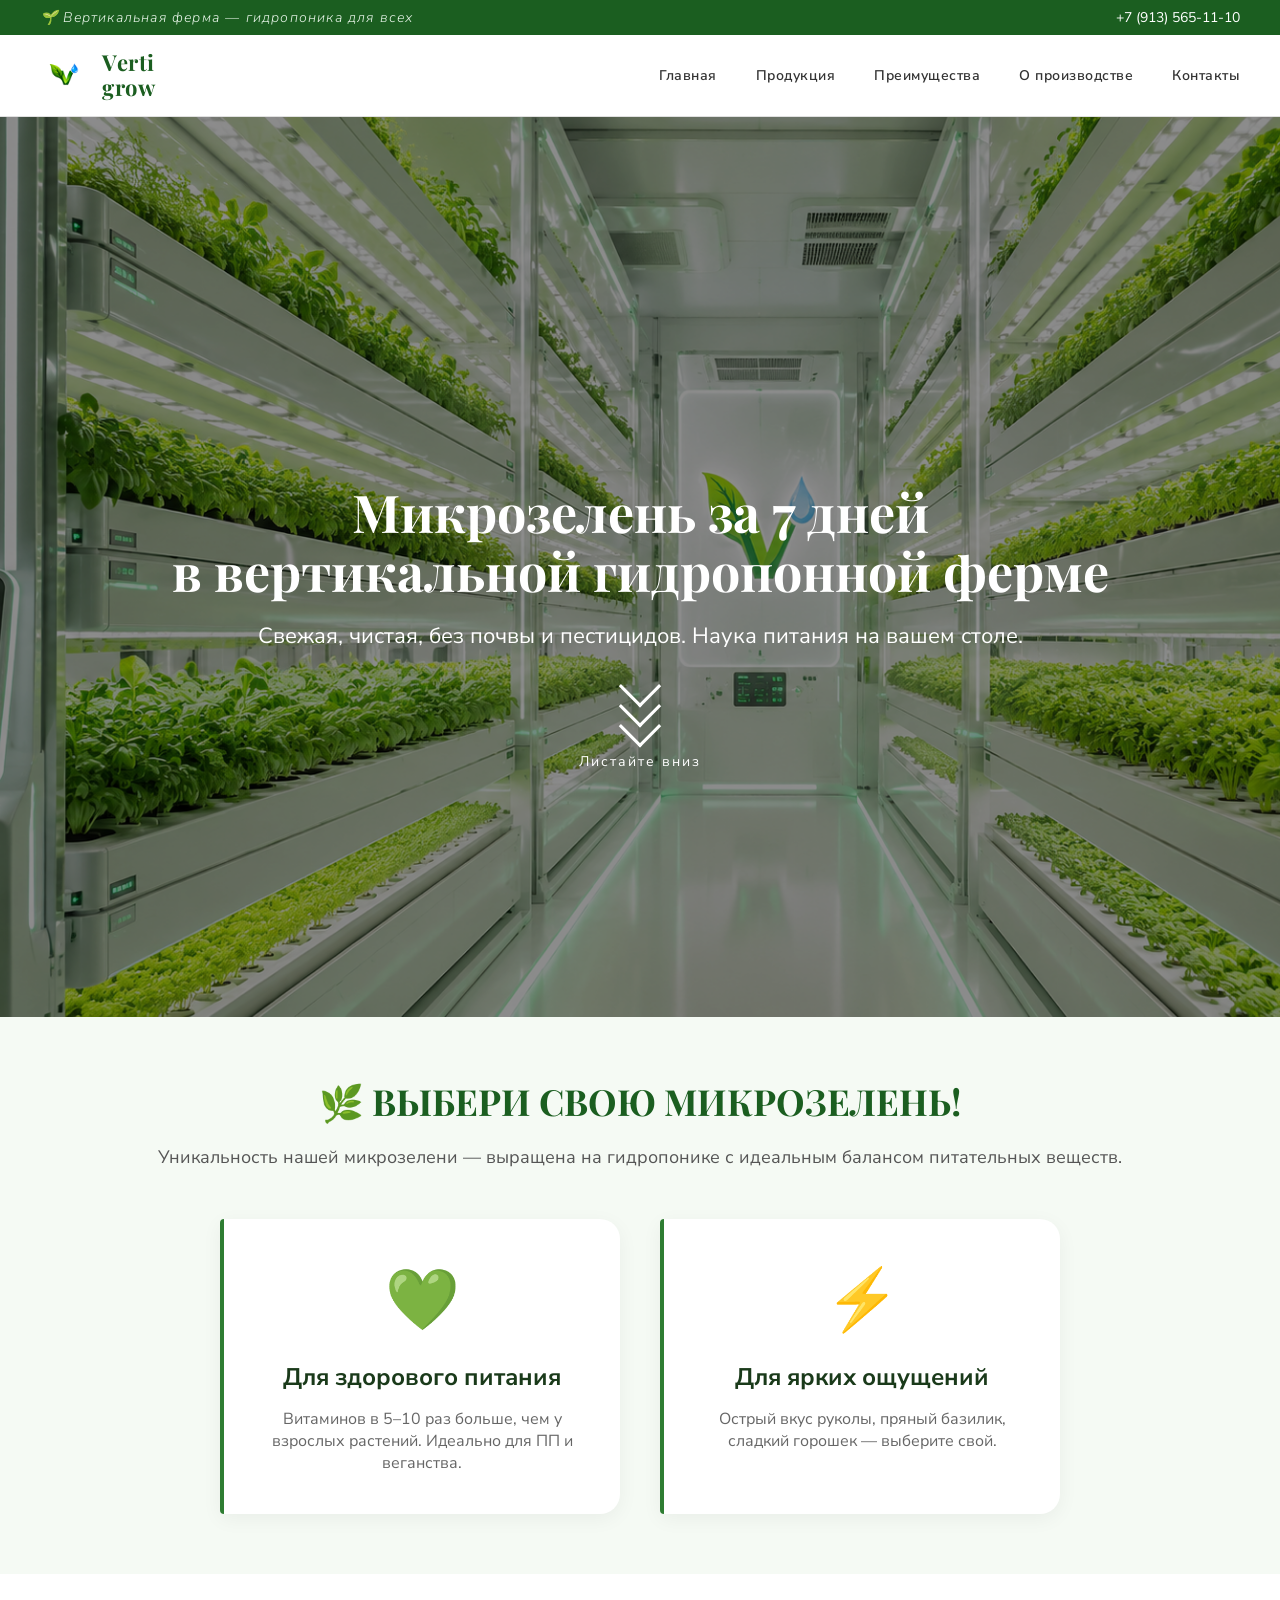
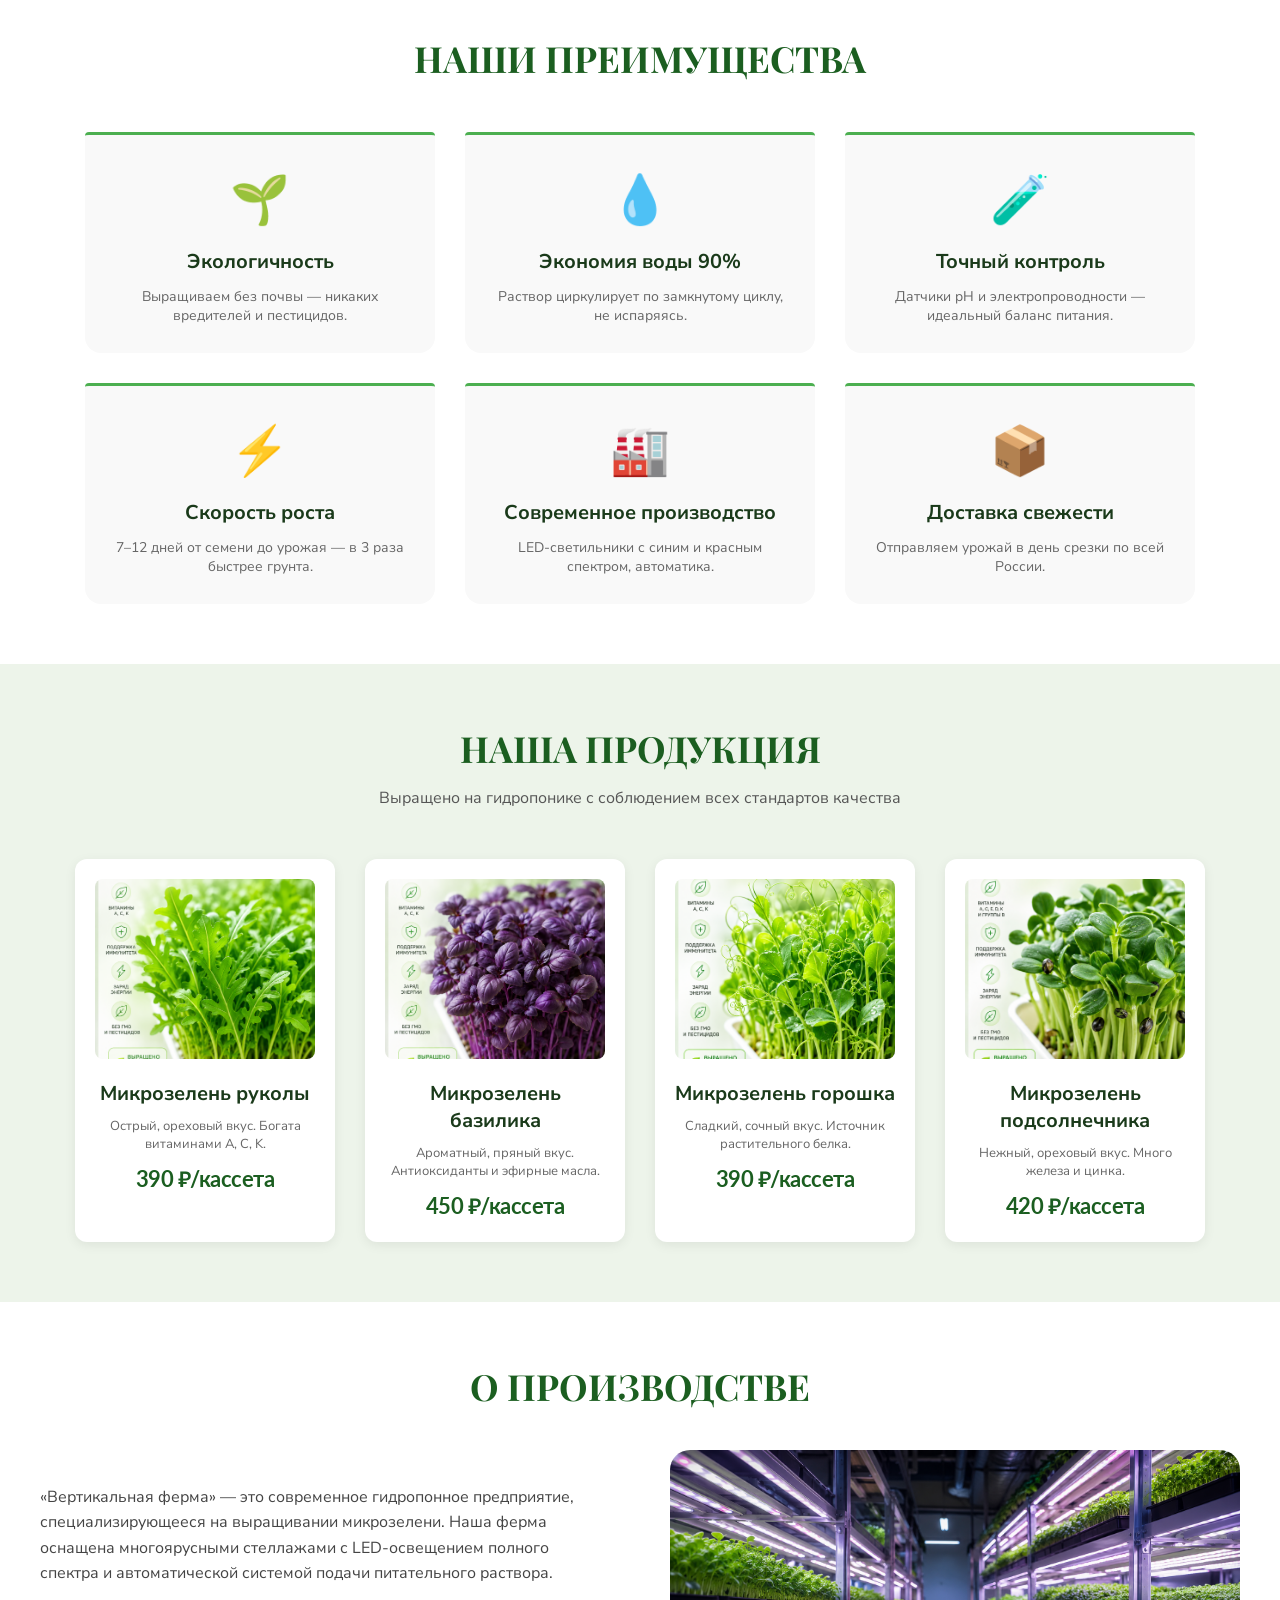
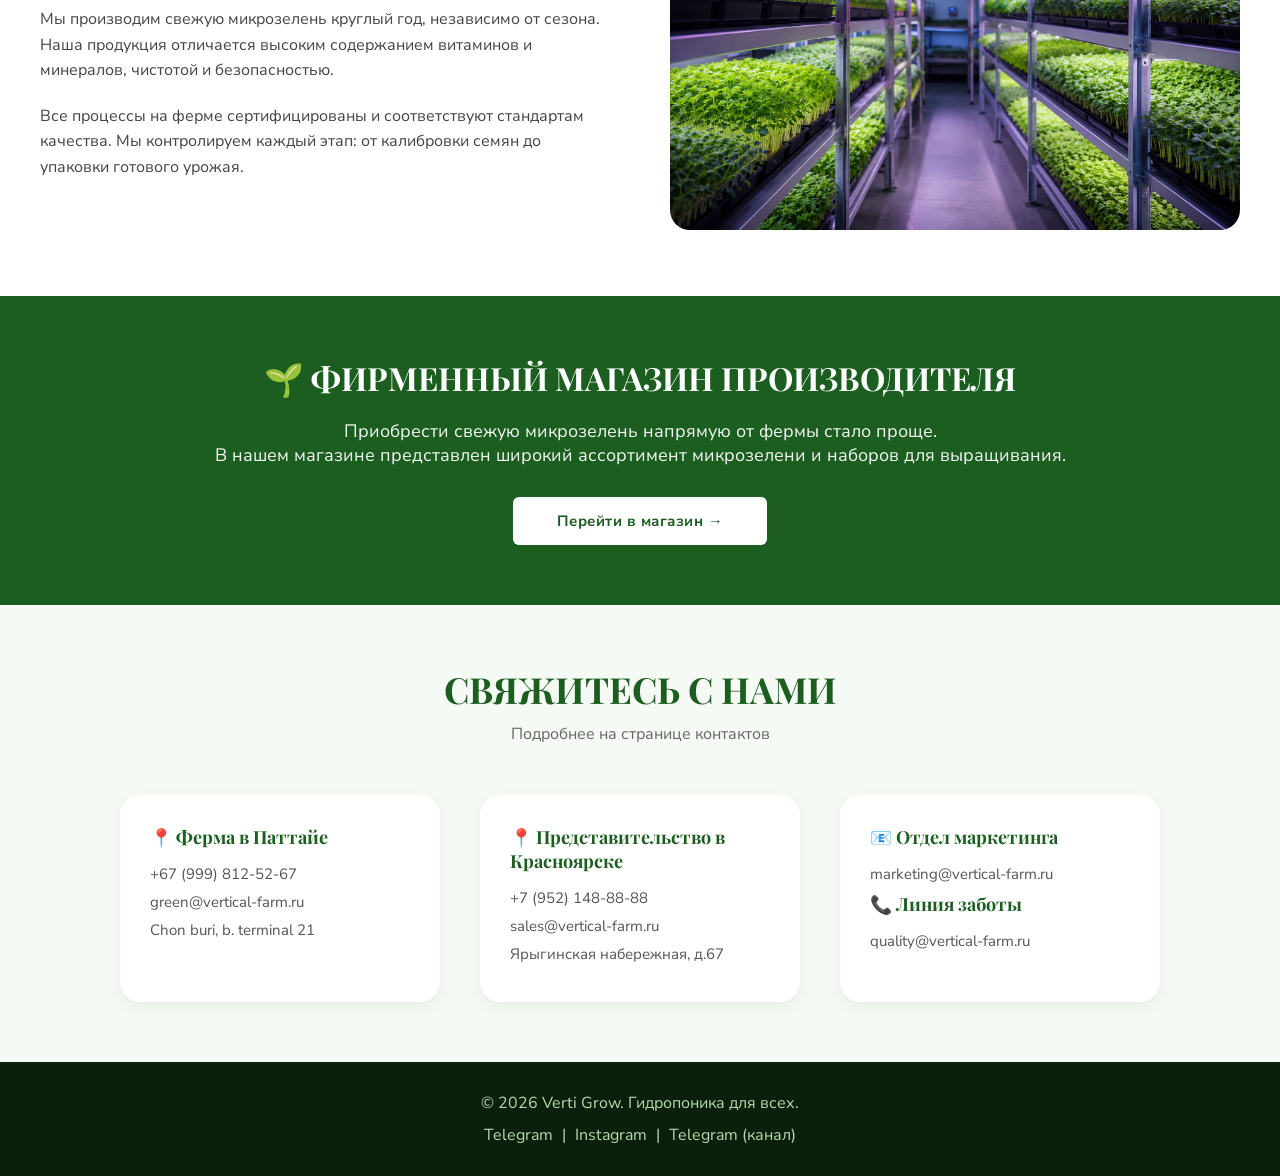
==== hydrofarm2/index.html @ b33966f1 "Add files via upload" ====
<!DOCTYPE html>
<html lang="ru">
<head>
    <meta charset="UTF-8">
    <title>Verti grow | Главная</title>
    <link rel="preconnect" href="https://fonts.googleapis.com">
    <link rel="preconnect" href="https://fonts.gstatic.com" crossorigin>
    <link href="https://fonts.googleapis.com/css2?family=Nunito+Sans:ital,opsz,wght@0,6..12,300;0,6..12,400;0,6..12,600;0,6..12,700;1,6..12,300&family=Playfair+Display:wght@600;700&family=Lato:wght@400;700&display=swap" rel="stylesheet">
    <link rel="stylesheet" href="style.css">
</head>
<body>

<!-- ВЕРХНЯЯ ПЛАНКА -->
<div id="topBar">
    <div id="topBarContainer">
        <span id="topBarText">🌱 Вертикальная ферма — гидропоника для всех</span>
        <span id="topBarPhone">+7 (913) 565-11-10</span>
    </div>
</div>

<!-- ШАПКА С ЛОГОТИПОМ И МЕНЮ -->
<div id="header">
    <div id="headerContainer">
        <div id="logo">
            <a href="index.html">
                <img src="images/logo.png" alt="Логотип">
                <span>Verti<br>grow</span>
            </a>
        </div>
        <div id="nav">
            <a href="index.html">Главная</a>
            <a href="products.html">Продукция</a>
            <a href="advantages.html">Преимущества</a>
            <a href="about.html">О производстве</a>
            <a href="contacts.html">Контакты</a>
        </div>
    </div>
</div>

<!-- HERO-БЛОК -->
<div id="hero">
    <div id="heroOverlay"></div>
    <div id="heroContent">
        <h1>Микрозелень за 7 дней<br>в вертикальной гидропонной ферме</h1>
        <p>Свежая, чистая, без почвы и пестицидов. Наука питания на вашем столе.</p>
        <div id="scrollDown">
            <a href="#choose" id="scrollLink">
                <span></span>
                <span></span>
                <span></span>
            </a>
            <p>Листайте вниз</p>
        </div>
    </div>
</div>

<!-- БЛОК "ВЫБЕРИ СВОЙ" -->
<div id="choose">
    <div id="chooseContainer">
        <h2>🌿 ВЫБЕРИ СВОЮ МИКРОЗЕЛЕНЬ!</h2>
        <p>Уникальность нашей микрозелени — выращена на гидропонике с идеальным балансом питательных веществ.</p>
        <div id="chooseOptions">
            <div class="chooseCard">
                <div class="chooseIcon">💚</div>
                <h3>Для здорового питания</h3>
                <p>Витаминов в 5–10 раз больше, чем у взрослых растений. Идеально для ПП и веганства.</p>
            </div>
            <div class="chooseCard">
                <div class="chooseIcon">⚡</div>
                <h3>Для ярких ощущений</h3>
                <p>Острый вкус руколы, пряный базилик, сладкий горошек — выберите свой.</p>
            </div>
        </div>
    </div>
</div>

<!-- БЛОК "НАШИ ПРЕИМУЩЕСТВА" -->
<div id="advantages">
    <div id="advantagesContainer">
        <h2>НАШИ ПРЕИМУЩЕСТВА</h2>
        <div id="advantagesGrid">
            <div class="advantageItem reveal reveal-delay-1">
                <div class="advIcon">🌱</div>
                <h3>Экологичность</h3>
                <p>Выращиваем без почвы — никаких вредителей и пестицидов.</p>
            </div>
            <div class="advantageItem reveal reveal-delay-2">
                <div class="advIcon">💧</div>
                <h3>Экономия воды 90%</h3>
                <p>Раствор циркулирует по замкнутому циклу, не испаряясь.</p>
            </div>
            <div class="advantageItem reveal reveal-delay-3">
                <div class="advIcon">🧪</div>
                <h3>Точный контроль</h3>
                <p>Датчики pH и электропроводности — идеальный баланс питания.</p>
            </div>
            <div class="advantageItem reveal reveal-delay-4">
                <div class="advIcon">⚡</div>
                <h3>Скорость роста</h3>
                <p>7–12 дней от семени до урожая — в 3 раза быстрее грунта.</p>
            </div>
            <div class="advantageItem reveal reveal-delay-5">
                <div class="advIcon">🏭</div>
                <h3>Современное производство</h3>
                <p>LED-светильники с синим и красным спектром, автоматика.</p>
            </div>
            <div class="advantageItem reveal reveal-delay-6">
                <div class="advIcon">📦</div>
                <h3>Доставка свежести</h3>
                <p>Отправляем урожай в день срезки по всей России.</p>
            </div>
        </div>
    </div>
</div>

<!-- БЛОК "НАША ПРОДУКЦИЯ" -->
<div id="production">
    <div id="productionContainer">
        <h2>НАША ПРОДУКЦИЯ</h2>
        <p id="productionDesc">Выращено на гидропонике с соблюдением всех стандартов качества</p>
        <div id="productionGrid">
            <div class="productCard reveal reveal-delay-1">
                <img src="images/product1.jpg" alt="Микрозелень рукола">
                <h3>Микрозелень руколы</h3>
                <p>Острый, ореховый вкус. Богата витаминами A, C, K.</p>
                <span class="price">390 ₽/кассета</span>
            </div>
            <div class="productCard reveal reveal-delay-2">
                <img src="images/product2.jpg" alt="Микрозелень базилик">
                <h3>Микрозелень базилика</h3>
                <p>Ароматный, пряный вкус. Антиоксиданты и эфирные масла.</p>
                <span class="price">450 ₽/кассета</span>
            </div>
            <div class="productCard reveal reveal-delay-3">
                <img src="images/product3.jpg" alt="Микрозелень горошек">
                <h3>Микрозелень горошка</h3>
                <p>Сладкий, сочный вкус. Источник растительного белка.</p>
                <span class="price">390 ₽/кассета</span>
            </div>
            <div class="productCard reveal reveal-delay-4">
                <img src="images/product4.jpg" alt="Микрозелень подсолнечник">
                <h3>Микрозелень подсолнечника</h3>
                <p>Нежный, ореховый вкус. Много железа и цинка.</p>
                <span class="price">420 ₽/кассета</span>
            </div>
        </div>
    </div>
</div>

<!-- БЛОК "О ПРОИЗВОДСТВЕ" -->
<div id="about">
    <div id="aboutContainer">
        <h2>О ПРОИЗВОДСТВЕ</h2>
        <div id="aboutContent">
            <div id="aboutText" class="reveal-left">
                <p>«Вертикальная ферма» — это современное гидропонное предприятие, специализирующееся на выращивании микрозелени. Наша ферма оснащена многоярусными стеллажами с LED-освещением полного спектра и автоматической системой подачи питательного раствора.</p>
                <p>Мы производим свежую микрозелень круглый год, независимо от сезона. Наша продукция отличается высоким содержанием витаминов и минералов, чистотой и безопасностью.</p>
                <p>Все процессы на ферме сертифицированы и соответствуют стандартам качества. Мы контролируем каждый этап: от калибровки семян до упаковки готового урожая.</p>
            </div>
            <div id="aboutImage" class="reveal-right">
                <img src="images/farm1.jpg" alt="Вертикальная ферма">
            </div>
        </div>
    </div>
</div>

<!-- БЛОК "ФИРМЕННЫЙ МАГАЗИН" -->
<div id="store">
    <div id="storeContainer">
        <h2>🌱 ФИРМЕННЫЙ МАГАЗИН ПРОИЗВОДИТЕЛЯ</h2>
        <p>Приобрести свежую микрозелень напрямую от фермы стало проще.<br>В нашем магазине представлен широкий ассортимент микрозелени и наборов для выращивания.</p>
        <a href="products.html">Перейти в магазин →</a>
    </div>
</div>

<!-- БЛОК КОНТАКТОВ -->
<div id="contacts">
    <div id="contactsContainer">
        <h2>СВЯЖИТЕСЬ С НАМИ</h2>
        <p>Подробнее на странице контактов</p>
        <div id="contactsGrid">
            <div class="contactCard">
                <h3>📍 Ферма в Паттайе</h3>
                <p>+67 (999) 812-52-67</p>
                <p>green@vertical-farm.ru</p>
                <p>Chon buri, b. terminal 21</p>
            </div>
            <div class="contactCard">
                <h3>📍 Представительство в Красноярске</h3>
                <p>+7 (952) 148-88-88</p>
                <p>sales@vertical-farm.ru</p>
                <p>Ярыгинская набережная, д.67</p>
            </div>
            <div class="contactCard">
                <h3>📧 Отдел маркетинга</h3>
                <p>marketing@vertical-farm.ru</p>
                <h3>📞 Линия заботы</h3>
                <p>quality@vertical-farm.ru</p>
            </div>
        </div>
    </div>
</div>

<!-- ПОДВАЛ -->
<div id="footer">
    <div id="footerContainer">
        <p>© 2026 Verti Grow. Гидропоника для всех.</p>
        <div id="socials">
            <a href="https://t.me/bobafn52" target="_blank">Telegram</a> | 
            <a href="https://www.instagram.com/washed.boba" target="_blank">Instagram</a> | 
            <a href="https://t.me/maslumbabaland" target="_blank">Telegram (канал)</a>
        </div>
    </div>
</div>

<script>
  (function () {
    var els = document.querySelectorAll('.reveal, .reveal-left, .reveal-right');
    if (!els.length) return;
    var io = new IntersectionObserver(function (entries) {
      entries.forEach(function (e) {
        if (e.isIntersecting) {
          e.target.classList.add('visible');
          io.unobserve(e.target);
        }
      });
    }, { threshold: 0.12 });
    els.forEach(function (el) { io.observe(el); });
  })();
</script>
</body>
</html>
---- hydrofarm2/style.css ----
/* ========== GOOGLE FONTS ========== */
@import url('https://fonts.googleapis.com/css2?family=Nunito+Sans:ital,opsz,wght@0,6..12,300;0,6..12,400;0,6..12,600;0,6..12,700;1,6..12,300&family=Playfair+Display:wght@600;700&family=Lato:wght@400;700&display=swap');

* {
    margin: 0;
    padding: 0;
    box-sizing: border-box;
}

body {
    font-family: 'Nunito Sans', 'Segoe UI', Arial, sans-serif;
    background: white;
    color: #1a3a1a;
    width: 100%;
    overflow-x: auto;
}

/* ПЛАВНАЯ ПРОКРУТКА ВСЕЙ СТРАНИЦЫ */
html {
    scroll-behavior: smooth;
}

/* ========== ВЕРХНЯЯ ПЛАНКА ========== */
#topBar {
    background: #1b5e20;
    color: white;
    padding: 8px 0;
    font-size: 14px;
}

#topBarContainer {
    width: 1200px;
    margin: 0 auto;
    display: flex;
    justify-content: space-between;
}

/* ========== ШАПКА ========== */
#header {
    background: white;
    border-bottom: 1px solid #e0e0e0;
    padding: 15px 0;
}

#headerContainer {
    width: 1200px;
    margin: 0 auto;
    display: flex;
    justify-content: space-between;
    align-items: center;
}

#logo a {
    display: flex;
    align-items: center;
    gap: 12px;
    text-decoration: none;
}

#logo img {
    width: 50px;
    height: 50px;
}

#logo span {
    font-size: 20px;
    font-weight: bold;
    color: #1b5e20;
    line-height: 1.2;
}

#nav a {
    text-decoration: none;
    color: #333;
    margin-left: 35px;
    font-weight: 600;
    font-size: 14px;
    letter-spacing: 0.5px;
    position: relative;
    padding-bottom: 3px;
}

#nav a::after {
    content: '';
    position: absolute;
    bottom: 0;
    left: 0;
    width: 0;
    height: 2px;
    background: #1b5e20;
    transition: width 0.25s ease;
}

#nav a:hover {
    color: #1b5e20;
}

#nav a:hover::after {
    width: 100%;
}

/* ========== HERO БЛОК ========== */
/* ========== HERO БЛОК (на весь экран) ========== */
#hero {
    position: relative;
    height: 100vh;
    min-height: 600px;
    background-image: url('images/hero-bg.jpg');
    background-size: cover;
    background-position: center;
}

#heroOverlay {
    position: absolute;
    top: 0;
    left: 0;
    width: 100%;
    height: 100%;
    background: rgba(0, 0, 0, 0.45);
}

#heroContent {
    position: relative;
    z-index: 2;
    width: 1200px;
    margin: 0 auto;
    top: 50%;
    transform: translateY(-50%);
    color: white;
    text-align: center;
}

#heroContent h1 {
    font-family: 'Playfair Display', Georgia, serif;
    font-size: 52px;
    font-weight: 700;
    line-height: 1.15;
    margin-bottom: 20px;
}

#heroContent p {
    font-size: 22px;
    margin-bottom: 30px;
}

/* ========== КНОПКА СКРОЛЛА ВНИЗ (АНИМИРОВАННАЯ) ========== */
#scrollDown {
    position: absolute;
    bottom: -150px;
    left: 50%;
    transform: translateX(-50%);
    text-align: center;
    cursor: pointer;
}

#scrollLink {
    display: inline-block;
    text-decoration: none;
}

#scrollLink span {
    display: block;
    width: 30px;
    height: 30px;
    border-bottom: 3px solid white;
    border-right: 3px solid white;
    transform: rotate(45deg);
    margin: -10px auto;
    animation: scrollAnimation 2s infinite;
}

#scrollLink span:nth-child(2) {
    animation-delay: -0.2s;
}

#scrollLink span:nth-child(3) {
    animation-delay: -0.4s;
}

@keyframes scrollAnimation {
    0% {
        opacity: 0;
        transform: rotate(45deg) translate(-10px, -10px);
    }
    50% {
        opacity: 1;
    }
    100% {
        opacity: 0;
        transform: rotate(45deg) translate(10px, 10px);
    }
}

#scrollDown p {
    color: white;
    font-size: 14px;
    margin-top: 15px;
    letter-spacing: 2px;
}

/* ========== ЗАГОЛОВКИ СТРАНИЦ (для внутренних страниц) ========== */
#pageHeader {
    background: linear-gradient(135deg, #e8f5e9 0%, #f1f8f1 60%, #edf4ea 100%);
    padding: 60px 0;
    text-align: center;
    border-bottom: 1px solid #d4e8d0;
}

#pageHeaderContainer {
    width: 1200px;
    margin: 0 auto;
}

#pageHeaderContainer h1 {
    font-family: 'Playfair Display', Georgia, serif;
    font-size: 48px;
    font-weight: 700;
    color: #1b5e20;
    margin-bottom: 15px;
}

#pageHeaderContainer p {
    font-size: 20px;
    color: #555;
}

/* ========== БЛОК "ВЫБЕРИ СВОЙ" ========== */
#choose {
    background: #f5faf4;
    padding: 60px 0;
    text-align: center;
}

#chooseContainer {
    width: 1200px;
    margin: 0 auto;
}

#chooseContainer h2 {
    font-family: 'Playfair Display', Georgia, serif;
    font-size: 36px;
    color: #1b5e20;
    margin-bottom: 20px;
}

#chooseContainer > p {
    font-size: 18px;
    color: #555;
    margin-bottom: 50px;
}

#chooseOptions {
    display: flex;
    justify-content: center;
    gap: 40px;
}

.chooseCard {
    background: white;
    width: 400px;
    padding: 40px 30px;
    border-radius: 4px 20px 20px 4px;
    box-shadow: 0 5px 20px rgba(0,0,0,0.05);
    border-left: 4px solid #2e7d32;
    transition: box-shadow 0.25s ease, transform 0.25s ease;
}

.chooseCard:hover {
    box-shadow: 0 10px 30px rgba(0,0,0,0.1);
    transform: translateY(-4px);
}

.chooseIcon {
    font-size: 60px;
    margin-bottom: 20px;
}

.chooseCard h3 {
    font-size: 24px;
    margin-bottom: 15px;
}

.chooseCard p {
    font-size: 16px;
    color: #666;
}

/* ========== БЛОК ПРЕИМУЩЕСТВ ========== */
#advantages {
    padding: 60px 0;
    background: white;
    text-align: center;
}

#advantagesContainer {
    width: 1200px;
    margin: 0 auto;
}

#advantagesContainer h2 {
    font-family: 'Playfair Display', Georgia, serif;
    font-size: 36px;
    color: #1b5e20;
    margin-bottom: 50px;
}

#advantagesGrid {
    display: flex;
    flex-wrap: wrap;
    justify-content: center;
    gap: 30px;
}

.advantageItem {
    width: 350px;
    background: #f9f9f9;
    padding: 32px 24px 28px;
    border-radius: 4px 4px 16px 16px;
    border-top: 3px solid #4caf50;
    transition: transform 0.2s ease, box-shadow 0.2s ease;
}

.advantageItem:hover {
    transform: translateY(-5px);
    box-shadow: 0 12px 28px rgba(27, 94, 32, 0.1);
}

.advIcon {
    font-size: 48px;
    margin-bottom: 15px;
}

.advantageItem h3 {
    font-size: 20px;
    margin-bottom: 12px;
}

.advantageItem p {
    font-size: 14px;
    color: #666;
}

/* ========== БЛОК ПРОДУКЦИИ ========== */
#production {
    background: #edf4ea;
    padding: 60px 0;
    text-align: center;
}

#productionContainer {
    width: 1200px;
    margin: 0 auto;
}

#productionContainer h2 {
    font-family: 'Playfair Display', Georgia, serif;
    font-size: 36px;
    color: #1b5e20;
    margin-bottom: 15px;
}

#productionDesc {
    font-size: 16px;
    color: #555;
    margin-bottom: 50px;
}

#productionGrid {
    display: flex;
    justify-content: center;
    gap: 30px;
    flex-wrap: wrap;
}

.productCard {
    background: white;
    width: 260px;
    padding: 20px;
    border-radius: 12px;
    box-shadow: 0 3px 12px rgba(0,0,0,0.07);
    transition: all 0.3s ease-out;
}

.productCard:hover {
    animation: shipRocking 0.6s ease-in-out infinite;
    transform: translateY(-8px);
    box-shadow: 0 20px 30px rgba(0, 0, 0, 0.15);
}

.productCard img {
    width: 100%;
    height: 180px;
    object-fit: cover;
    border-radius: 8px;
    margin-bottom: 15px;
}

.productCard h3 {
    font-size: 20px;
    margin-bottom: 10px;
}

.productCard p {
    font-size: 13px;
    color: #666;
    margin-bottom: 12px;
}

.price {
    display: inline-block;
    font-family: 'Lato', 'Nunito Sans', sans-serif;
    font-size: 22px;
    font-weight: 700;
    color: #1b5e20;
    letter-spacing: -0.5px;
}

/* ========== БЛОК "О ПРОИЗВОДСТВЕ" ========== */
#about {
    padding: 60px 0;
    background: white;
}

#aboutContainer {
    width: 1200px;
    margin: 0 auto;
}

#aboutContainer h2 {
    font-family: 'Playfair Display', Georgia, serif;
    font-size: 36px;
    color: #1b5e20;
    margin-bottom: 40px;
    text-align: center;
}

#aboutContent {
    display: flex;
    gap: 60px;
    align-items: center;
}

#aboutText {
    flex: 1;
}

#aboutText p {
    font-size: 16px;
    line-height: 1.6;
    margin-bottom: 20px;
    color: #444;
}

#aboutImage {
    flex: 1;
}

#aboutImage img {
    width: 100%;
    border-radius: 20px;
}

/* ========== БЛОК "ФИРМЕННЫЙ МАГАЗИН" ========== */
#store {
    background: #1b5e20;
    padding: 60px 0;
    text-align: center;
    color: white;
}

#storeContainer {
    width: 1200px;
    margin: 0 auto;
}

#storeContainer h2 {
    font-family: 'Playfair Display', Georgia, serif;
    font-size: 32px;
    margin-bottom: 20px;
}

#storeContainer p {
    font-size: 18px;
    margin-bottom: 30px;
    opacity: 0.95;
}

#storeContainer a {
    display: inline-block;
    background: white;
    color: #1b5e20;
    padding: 14px 44px;
    text-decoration: none;
    font-weight: 700;
    font-size: 15px;
    letter-spacing: 0.5px;
    border-radius: 6px;
    transition: background 0.2s ease, transform 0.2s ease, box-shadow 0.2s ease;
}

#storeContainer a:hover {
    background: #f9fff9;
    transform: translateY(-2px);
    box-shadow: 0 6px 18px rgba(0,0,0,0.15);
}

/* ========== БЛОК КОНТАКТОВ ========== */
#contacts {
    background: #f5faf4;
    padding: 60px 0;
    text-align: center;
}

#contactsContainer {
    width: 1200px;
    margin: 0 auto;
}

#contactsContainer h2 {
    font-family: 'Playfair Display', Georgia, serif;
    font-size: 36px;
    color: #1b5e20;
    margin-bottom: 10px;
}

#contactsContainer > p {
    font-size: 16px;
    color: #666;
    margin-bottom: 50px;
}

#contactsGrid {
    display: flex;
    justify-content: center;
    gap: 40px;
    flex-wrap: wrap;
}

.contactCard {
    background: white;
    width: 320px;
    padding: 30px;
    border-radius: 20px;
    text-align: left;
    box-shadow: 0 5px 15px rgba(0,0,0,0.05);
}

.contactCard h3 {
    font-family: 'Playfair Display', Georgia, serif;
    font-size: 18px;
    color: #1b5e20;
    margin-bottom: 15px;
}

.contactCard p {
    font-size: 15px;
    margin-bottom: 8px;
    color: #555;
}

/* ========== СТРАНИЦА "ПРОДУКЦИЯ" ========== */
#catalog {
    padding: 60px 0;
    background: white;
}

#catalogContainer {
    width: 1200px;
    margin: 0 auto;
}

.catalogGrid {
    display: flex;
    justify-content: center;
    gap: 40px;
    flex-wrap: wrap;
}

.catalogCard {
    background: #f9f9f9;
    width: 280px;
    padding: 25px;
    border-radius: 12px;
    text-align: center;
    transition: transform 0.2s ease, box-shadow 0.2s ease;
}

.catalogCard:hover {
    transform: translateY(-5px);
    box-shadow: 0 14px 30px rgba(0,0,0,0.1);
}

.catalogCard img {
    width: 100%;
    height: 200px;
    object-fit: cover;
    border-radius: 8px;
    margin-bottom: 15px;
}

.catalogCard h3 {
    font-size: 22px;
    margin-bottom: 10px;
}

.catalogCard p {
    font-size: 14px;
    color: #666;
    margin-bottom: 15px;
}

.catalogCard .price {
    font-size: 24px;
    display: block;
    margin-bottom: 8px;
}

.weight {
    font-size: 13px;
    color: #888;
}

/* ========== СТРАНИЦА "ПРЕИМУЩЕСТВА" ========== */
#advantagesFull {
    padding: 60px 0;
    background: white;
}

#advantagesFullContainer {
    width: 1000px;
    margin: 0 auto;
}

.advantageFullItem {
    display: flex;
    gap: 30px;
    margin-bottom: 50px;
    align-items: flex-start;
}

.advFullIcon {
    font-size: 60px;
    min-width: 80px;
    text-align: center;
}

.advFullText h3 {
    font-size: 24px;
    color: #1b5e20;
    margin-bottom: 10px;
}

.advFullText p {
    font-size: 16px;
    color: #555;
    line-height: 1.5;
}

/* ========== СТРАНИЦА "О ПРОИЗВОДСТВЕ" ========== */
#aboutFull {
    padding: 60px 0;
    background: white;
}

#aboutFullContainer {
    width: 1100px;
    margin: 0 auto;
    display: flex;
    gap: 60px;
    align-items: flex-start;
}

#aboutFullText {
    flex: 1.2;
}

#aboutFullText p {
    font-size: 16px;
    line-height: 1.6;
    margin-bottom: 25px;
    color: #444;
}

#aboutFullText h3 {
    font-size: 24px;
    color: #1b5e20;
    margin: 25px 0 15px 0;
}

#aboutFullImage {
    flex: 0.8;
}

#aboutFullImage img {
    width: 100%;
    border-radius: 20px;
}

/* ========== СТРАНИЦА "КОНТАКТЫ" ========== */
#contactsFull {
    padding: 60px 0;
    background: white;
}

#contactsFullContainer {
    width: 1000px;
    margin: 0 auto;
    display: flex;
    flex-wrap: wrap;
    gap: 40px;
    justify-content: center;
}

.contactFullCard {
    background: #f9f9f9;
    width: 400px;
    padding: 30px;
    border-radius: 24px;
}

.contactFullCard h3 {
    font-size: 22px;
    color: #1b5e20;
    margin-bottom: 20px;
}

.contactFullCard p {
    font-size: 15px;
    margin-bottom: 12px;
    color: #555;
}

.contactFullCard strong {
    color: #333;
}

/* ========== ПОДВАЛ ========== */
#footer {
    background: #0a200a;
    color: #b8d9b0;
    padding: 30px 0;
    text-align: center;
}

#footerContainer {
    width: 1200px;
    margin: 0 auto;
}

#footerContainer p {
    margin-bottom: 10px;
}

#socials a {
    color: #b8d9b0;
    text-decoration: none;
    margin: 0 5px;
}

#socials a:hover {
    color: white;
}
/* ========== ЭФФЕКТ "КОРАБЛЬ НА ВОЛНАХ" ДЛЯ КАРТОЧЕК ТОВАРОВ ========== */

@keyframes shipRocking {
    0% {
        transform: translateY(-8px) rotate(0deg);
    }
    25% {
        transform: translateY(-10px) rotate(2deg);
    }
    50% {
        transform: translateY(-8px) rotate(0deg);
    }
    75% {
        transform: translateY(-6px) rotate(-2deg);
    }
    100% {
        transform: translateY(-8px) rotate(0deg);
    }
}
/* ========== ТЕХНОЛОГИЧЕСКИЙ ПРОЦЕСС (6 ШАГОВ) ========== */
#techProcess {
    padding: 60px 0;
    background: white;
}

#techProcessContainer {
    width: 1100px;
    margin: 0 auto;
}

#techProcessContainer h2 {
    font-family: 'Playfair Display', Georgia, serif;
    font-size: 36px;
    color: #1b5e20;
    text-align: center;
    margin-bottom: 15px;
}

#techProcessContainer > p {
    text-align: center;
    font-size: 18px;
    color: #555;
    margin-bottom: 60px;
}

.techStep {
    display: flex;
    gap: 50px;
    margin-bottom: 60px;
    align-items: center;
}

.techStepImage {
    flex: 1;
}

.techStepImage img {
    width: 100%;
    border-radius: 24px;
    box-shadow: 0 10px 25px rgba(0, 0, 0, 0.1);
    transition: transform 0.3s;
}

.techStepImage img:hover {
    transform: scale(1.02);
}

.techStepContent {
    flex: 1;
}

.techStepNumber {
    font-family: 'Playfair Display', Georgia, serif;
    font-size: 52px;
    font-weight: 700;
    color: #c8e6c9;
    display: block;
    line-height: 1;
    margin-bottom: 10px;
}

.techStepContent h3 {
    font-family: 'Playfair Display', Georgia, serif;
    font-size: 26px;
    color: #1b5e20;
    margin-bottom: 15px;
}

.techStepContent p {
    font-size: 16px;
    line-height: 1.5;
    color: #444;
}

/* Чередование: чётные шаги — картинка справа */
.techStep:nth-child(even) {
    flex-direction: row-reverse;
}

/* Адаптация для мобильных (если нужно) */
@media (max-width: 900px) {
    .techStep {
        flex-direction: column !important;
    }
    #techProcessContainer {
        width: 90%;
    }
}
#socials a:hover {
    color: #00ff88;
    text-shadow: 
        0 0 5px #00ff88,
        0 0 12px #00ff88,
        0 0 25px #00ff44,
        0 0 40px #00cc33,
        0 0 60px #00aa22;
    transform: scale(1.15);
    background: rgba(0, 255, 136, 0.15);
    letter-spacing: 0.5px;
}
/* ========== ШРИФТ ДЛЯ ЛОГОТИПА ========== */
#logo span {
    font-family: 'Playfair Display', Georgia, serif;
    font-size: 22px;
    font-weight: 700;
    letter-spacing: 0.5px;
    color: #1b5e20;
    text-transform: none;
    font-style: normal;
    line-height: 1.15;
}
/* ========== ЭЛЕГАНТНЫЙ ШРИФТ ДЛЯ ВЕРХНЕЙ ПЛАНКИ ========== */
#topBarText {
    font-family: 'Nunito Sans', 'Lato', sans-serif;
    font-size: 14px;
    font-weight: 300;
    letter-spacing: 1.2px;
    color: #e8f5e9;
    font-style: italic;
}
/* ========== ИНТЕРАКТИВНЫЕ КАРТОЧКИ КОНТАКТОВ (с выезжающим текстом) ========== */
.contactInteractiveCard {
    position: relative;
    width: 380px;
    height: 320px;
    cursor: pointer;
}

.contactCardFront, .contactCardHover {
    position: absolute;
    width: 100%;
    height: 100%;
    backface-visibility: hidden;
    border-radius: 24px;
    padding: 25px;
    transition: all 0.5s ease;
    box-sizing: border-box;
}

/* Лицевая сторона (видна всегда) */
.contactCardFront {
    background: white;
    box-shadow: 0 10px 25px rgba(0, 0, 0, 0.1);
    text-align: left;
    z-index: 2;
}

/* Задняя сторона (появляется при наведении) */
.contactCardHover {
    background: #1b5e20;
    color: white;
    transform: translateY(15px);
    opacity: 0;
    visibility: hidden;
    box-shadow: 0 15px 35px rgba(0, 0, 0, 0.2);
}

/* При наведении — задняя сторона выезжает */
.contactInteractiveCard:hover .contactCardFront {
    transform: translateY(-10px);
    opacity: 0.95;
}

.contactInteractiveCard:hover .contactCardHover {
    transform: translateY(0);
    opacity: 1;
    visibility: visible;
    z-index: 3;
}

/* Иконка на лицевой стороне */
.contactIcon {
    font-size: 48px;
    margin-bottom: 15px;
    text-align: center;
}

.contactCardFront h3 {
    font-size: 20px;
    color: #1b5e20;
    margin-bottom: 15px;
    text-align: center;
}

.contactCardFront p {
    font-size: 14px;
    margin-bottom: 8px;
    color: #444;
}

.contactCardFront strong {
    color: #1b5e20;
}

.hoverHint {
    text-align: center;
    font-size: 11px;
    color: #999;
    margin-top: 15px;
    font-style: italic;
}

.contactCardHover h3 {
    font-size: 18px;
    margin-bottom: 15px;
    border-bottom: 2px solid #9ccc9c;
    display: inline-block;
    padding-bottom: 5px;
}

.contactCardHover p {
    font-size: 13px;
    margin-bottom: 10px;
    line-height: 1.4;
    color: #e8f5e9;
}

/* Адаптация для мобильных */
@media (max-width: 900px) {
    .contactInteractiveCard {
        width: 100%;
        height: auto;
        min-height: 320px;
        margin-bottom: 30px;
    }
    
    .contactCardFront, .contactCardHover {
        position: relative;
        width: 100%;
    }
    
    .contactCardHover {
        transform: translateY(0);
        margin-top: 10px;
        display: none;
    }
    
    .contactInteractiveCard:hover .contactCardFront {
        transform: translateY(0);
    }
    
    .contactInteractiveCard:hover .contactCardHover {
        display: block;
    }
}
/* ========== АНИМАЦИЯ ПОЯВЛЕНИЯ ПРИ СКРОЛЛЕ ========== */
.reveal {
    opacity: 0;
    transform: translateY(28px);
    transition: opacity 0.55s ease, transform 0.55s ease;
}

.reveal.visible {
    opacity: 1;
    transform: translateY(0);
}

.reveal-left {
    opacity: 0;
    transform: translateX(-28px);
    transition: opacity 0.55s ease, transform 0.55s ease;
}

.reveal-left.visible {
    opacity: 1;
    transform: translateX(0);
}

.reveal-right {
    opacity: 0;
    transform: translateX(28px);
    transition: opacity 0.55s ease, transform 0.55s ease;
}

.reveal-right.visible {
    opacity: 1;
    transform: translateX(0);
}

/* Задержки для эффекта «волны» в сетке */
.reveal-delay-1 { transition-delay: 0.08s; }
.reveal-delay-2 { transition-delay: 0.16s; }
.reveal-delay-3 { transition-delay: 0.24s; }
.reveal-delay-4 { transition-delay: 0.32s; }
.reveal-delay-5 { transition-delay: 0.40s; }
.reveal-delay-6 { transition-delay: 0.48s; }

/* Уважаем пользователей с reduced motion */
@media (prefers-reduced-motion: reduce) {
    .reveal, .reveal-left, .reveal-right {
        opacity: 1;
        transform: none;
        transition: none;
    }
}

/* ========== aboutFullImage hover ========== */
#aboutFullImage img {
    width: 100%;
    border-radius: 12px;
    transition: transform 0.35s ease, box-shadow 0.35s ease;
}

#aboutFullImage img:hover {
    transform: scale(1.02);
    box-shadow: 0 16px 36px rgba(0,0,0,0.12);
}



/* ПЛАНШЕТЫ (до 1024px) */
@media (max-width: 1024px) {
    #topBarContainer,
    #headerContainer,
    #heroContent,
    #chooseContainer,
    #advantagesContainer,
    #productionContainer,
    #aboutContainer,
    #storeContainer,
    #contactsContainer,
    #footerContainer,
    #pageHeaderContainer,
    #catalogContainer,
    #advantagesFullContainer,
    #aboutFullContainer,
    #techProcessContainer {
        width: 95%;
        padding-left: 15px;
        padding-right: 15px;
    }
    
    #heroContent h1 {
        font-size: 42px;
    }
    
    #heroContent p {
        font-size: 18px;
    }
    
    .chooseCard {
        width: 320px;
    }
    
    .advantageItem {
        width: 300px;
    }
    
    .productCard {
        width: 220px;
    }
    
    .productCard img {
        height: 150px;
    }
    
    .contactInteractiveCard {
        width: 320px;
    }
    
    .catalogCard {
        width: 240px;
    }
    
    .catalogCard img {
        height: 160px;
    }
}

/* ТЕЛЕФОНЫ (до 768px) */
@media (max-width: 768px) {
    body {
        overflow-x: hidden;
    }
    
    /* Верхняя планка */
    #topBarContainer {
        flex-direction: column;
        text-align: center;
        gap: 5px;
    }
    
    #topBarText {
        font-size: 14px;
    }
    
    /* Шапка */
    #headerContainer {
        flex-direction: column;
        text-align: center;
        gap: 15px;
    }
    
    #nav {
        display: flex;
        flex-wrap: wrap;
        justify-content: center;
        gap: 12px;
    }
    
    #nav a {
        margin-left: 0;
        font-size: 13px;
        padding: 5px 10px;
    }
    
    #logo span {
        font-size: 16px;
        letter-spacing: 1px;
    }
    
    #logo img {
        width: 40px;
        height: 40px;
    }
    
    /* Hero блок */
    #hero {
        min-height: 500px;
    }
    
    #heroContent h1 {
        font-size: 28px;
    }
    
    #heroContent p {
        font-size: 14px;
        margin-bottom: 20px;
    }
    
    #scrollDown {
        bottom: 20px;
    }
    
    #scrollLink span {
        width: 22px;
        height: 22px;
    }
    
    #scrollDown p {
        font-size: 11px;
        margin-top: 8px;
    }
    
    /* Заголовки страниц */
    #pageHeader {
        padding: 40px 0;
    }
    
    #pageHeaderContainer h1 {
        font-size: 32px;
    }
    
    #pageHeaderContainer p {
        font-size: 16px;
    }
    
    /* Блок "ВЫБЕРИ СВОЙ" */
    #choose {
        padding: 40px 0;
    }
    
    #chooseContainer h2 {
        font-size: 28px;
    }
    
    #chooseContainer > p {
        font-size: 14px;
        margin-bottom: 30px;
    }
    
    #chooseOptions {
        flex-direction: column;
        align-items: center;
        gap: 20px;
    }
    
    .chooseCard {
        width: 90%;
        max-width: 350px;
        padding: 25px 20px;
    }
    
    .chooseIcon {
        font-size: 45px;
    }
    
    .chooseCard h3 {
        font-size: 20px;
    }
    
    .chooseCard p {
        font-size: 14px;
    }
    
    /* Преимущества */
    #advantages {
        padding: 40px 0;
    }
    
    #advantagesContainer h2 {
        font-size: 28px;
        margin-bottom: 30px;
    }
    
    #advantagesGrid {
        gap: 20px;
    }
    
    .advantageItem {
        width: 90%;
        max-width: 320px;
        padding: 20px 15px;
    }
    
    .advIcon {
        font-size: 38px;
    }
    
    .advantageItem h3 {
        font-size: 18px;
    }
    
    /* Продукция */
    #production {
        padding: 40px 0;
    }
    
    #productionContainer h2 {
        font-size: 28px;
    }
    
    #productionDesc {
        font-size: 13px;
        margin-bottom: 30px;
    }
    
    #productionGrid {
        gap: 20px;
    }
    
    .productCard {
        width: 90%;
        max-width: 260px;
    }
    
    .productCard img {
        height: 140px;
    }
    
    .productCard h3 {
        font-size: 18px;
    }
    
    .price {
        font-size: 18px;
    }
    
    /* О производстве */
    #about {
        padding: 40px 0;
    }
    
    #aboutContainer h2 {
        font-size: 28px;
        margin-bottom: 25px;
    }
    
    #aboutContent {
        flex-direction: column;
        gap: 25px;
    }
    
    #aboutText p {
        font-size: 14px;
    }
    
    /* Фирменный магазин */
    #store {
        padding: 40px 0;
    }
    
    #storeContainer h2 {
        font-size: 24px;
    }
    
    #storeContainer p {
        font-size: 14px;
        margin-bottom: 20px;
    }
    
    #storeContainer a {
        padding: 10px 30px;
        font-size: 14px;
    }
    
    /* Контакты на главной */
    #contacts {
        padding: 40px 0;
    }
    
    #contactsContainer h2 {
        font-size: 28px;
    }
    
    #contactsContainer > p {
        font-size: 13px;
        margin-bottom: 30px;
    }
    
    #contactsGrid {
        flex-direction: column;
        align-items: center;
        gap: 20px;
    }
    
    .contactCard {
        width: 90%;
        max-width: 320px;
        padding: 20px;
    }
    
    .contactCard h3 {
        font-size: 16px;
    }
    
    .contactCard p {
        font-size: 13px;
    }
    
    /* Страница "Продукция" */
    #catalog {
        padding: 40px 0;
    }
    
    .catalogCard {
        width: 90%;
        max-width: 280px;
        padding: 18px;
    }
    
    .catalogCard img {
        height: 160px;
    }
    
    .catalogCard h3 {
        font-size: 18px;
    }
    
    .catalogCard .price {
        font-size: 20px;
    }
    
    /* Страница "Преимущества" */
    #advantagesFull {
        padding: 40px 0;
    }
    
    #advantagesFullContainer {
        width: 90%;
    }
    
    .advantageFullItem {
        flex-direction: column;
        text-align: center;
        gap: 15px;
        margin-bottom: 35px;
    }
    
    .advFullIcon {
        font-size: 45px;
        min-width: auto;
    }
    
    .advFullText h3 {
        font-size: 20px;
    }
    
    .advFullText p {
        font-size: 14px;
    }
    
    /* Страница "О производстве" */
    #aboutFull {
        padding: 40px 0;
    }
    
    #aboutFullContainer {
        width: 90%;
        flex-direction: column;
        gap: 30px;
    }
    
    #aboutFullText p {
        font-size: 14px;
    }
    
    #aboutFullText h3 {
        font-size: 20px;
    }
    
    /* Технологический процесс (6 шагов) */
    #techProcess {
        padding: 40px 0;
    }
    
    #techProcessContainer {
        width: 90%;
    }
    
    #techProcessContainer h2 {
        font-size: 28px;
    }
    
    #techProcessContainer > p {
        font-size: 14px;
        margin-bottom: 35px;
    }
    
    .techStep {
        flex-direction: column !important;
        gap: 20px;
        margin-bottom: 40px;
    }
    
    .techStepNumber {
        font-size: 36px;
    }
    
    .techStepContent h3 {
        font-size: 22px;
    }
    
    .techStepContent p {
        font-size: 14px;
    }
    
    /* Страница контактов (интерактивные карточки) */
    #contactsFull {
        padding: 40px 0;
    }
    
    #contactsFullContainer {
        width: 90%;
        gap: 25px;
    }
    
    .contactInteractiveCard {
        width: 100%;
        min-height: auto;
    }
    
    .contactCardFront, .contactCardHover {
        position: relative;
        width: 100%;
    }
    
    .contactCardHover {
        transform: translateY(0);
        margin-top: 12px;
        display: none;
    }
    
    .contactInteractiveCard:hover .contactCardFront {
        transform: translateY(0);
        opacity: 1;
    }
    
    .contactInteractiveCard:hover .contactCardHover {
        display: block;
        opacity: 1;
        visibility: visible;
    }
    
    .contactIcon {
        font-size: 40px;
    }
    
    .contactCardFront h3 {
        font-size: 18px;
    }
    
    .contactCardFront p {
        font-size: 13px;
    }
    
    .hoverHint {
        font-size: 10px;
    }
    
    .contactCardHover h3 {
        font-size: 16px;
    }
    
    .contactCardHover p {
        font-size: 12px;
    }
    
    /* Подвал */
    #footer {
        padding: 25px 0;
    }
    
    #footerContainer p {
        font-size: 11px;
    }
    
    #socials {
        display: flex;
        flex-wrap: wrap;
        justify-content: center;
        gap: 8px;
    }
    
    #socials a {
        font-size: 12px;
        padding: 3px 6px;
    }
}

/* МАЛЕНЬКИЕ ТЕЛЕФОНЫ (до 480px) */
@media (max-width: 480px) {
    #heroContent h1 {
        font-size: 24px;
    }
    
    #heroContent p {
        font-size: 12px;
    }
    
    #chooseContainer h2,
    #advantagesContainer h2,
    #productionContainer h2,
    #aboutContainer h2,
    #contactsContainer h2,
    #pageHeaderContainer h1,
    #techProcessContainer h2 {
        font-size: 24px;
    }
    
    .productCard {
        width: 95%;
    }
    
    .productCard img {
        height: 130px;
    }
    
    .catalogCard {
        width: 95%;
    }
    
    .techStepContent h3 {
        font-size: 20px;
    }
    
    .contactCardFront {
        padding: 18px;
    }
    
    .contactCardHover {
        padding: 18px;
    }
}

/* Альбомная ориентация на телефонах */
@media (max-width: 900px) and (orientation: landscape) {
    #hero {
        min-height: 400px;
    }
    
    #heroContent {
        top: 50%;
        transform: translateY(-50%);
    }
    
    #heroContent h1 {
        font-size: 28px;
    }
    
    #heroContent p {
        font-size: 14px;
    }
}
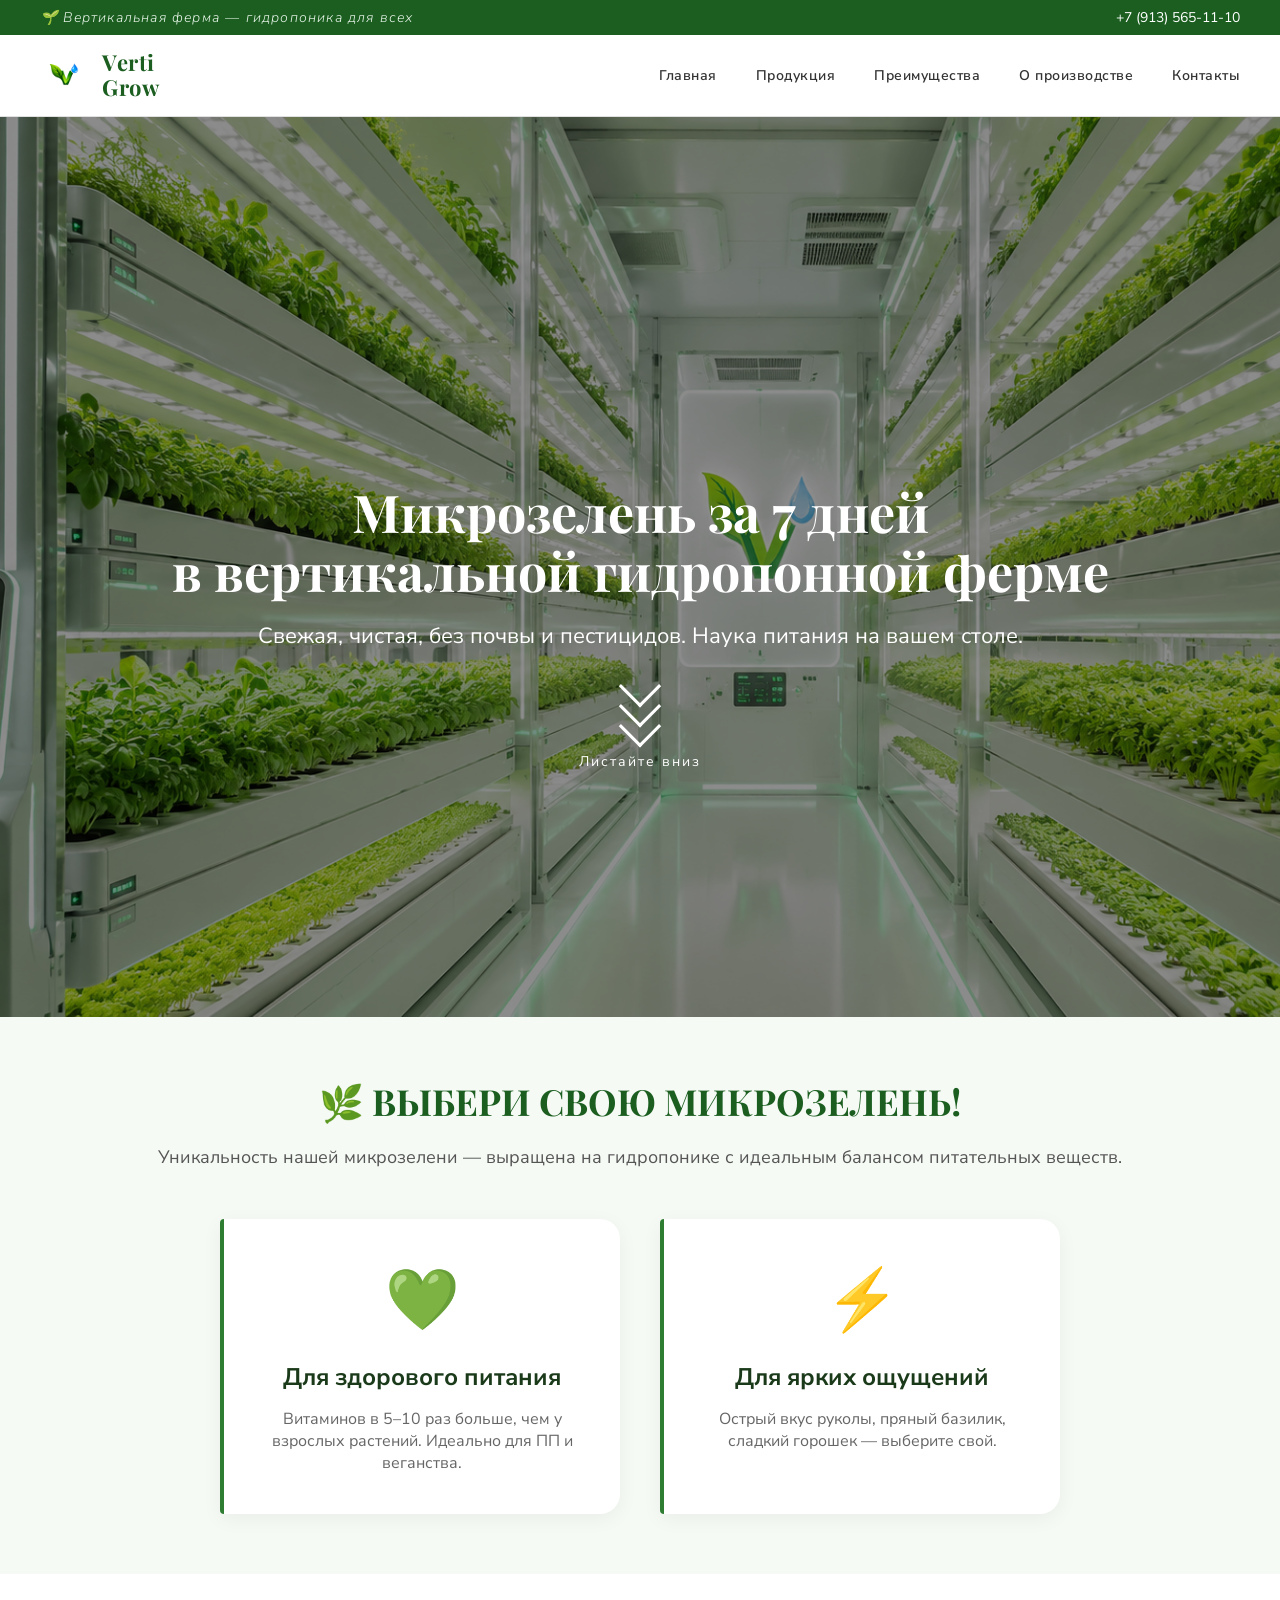
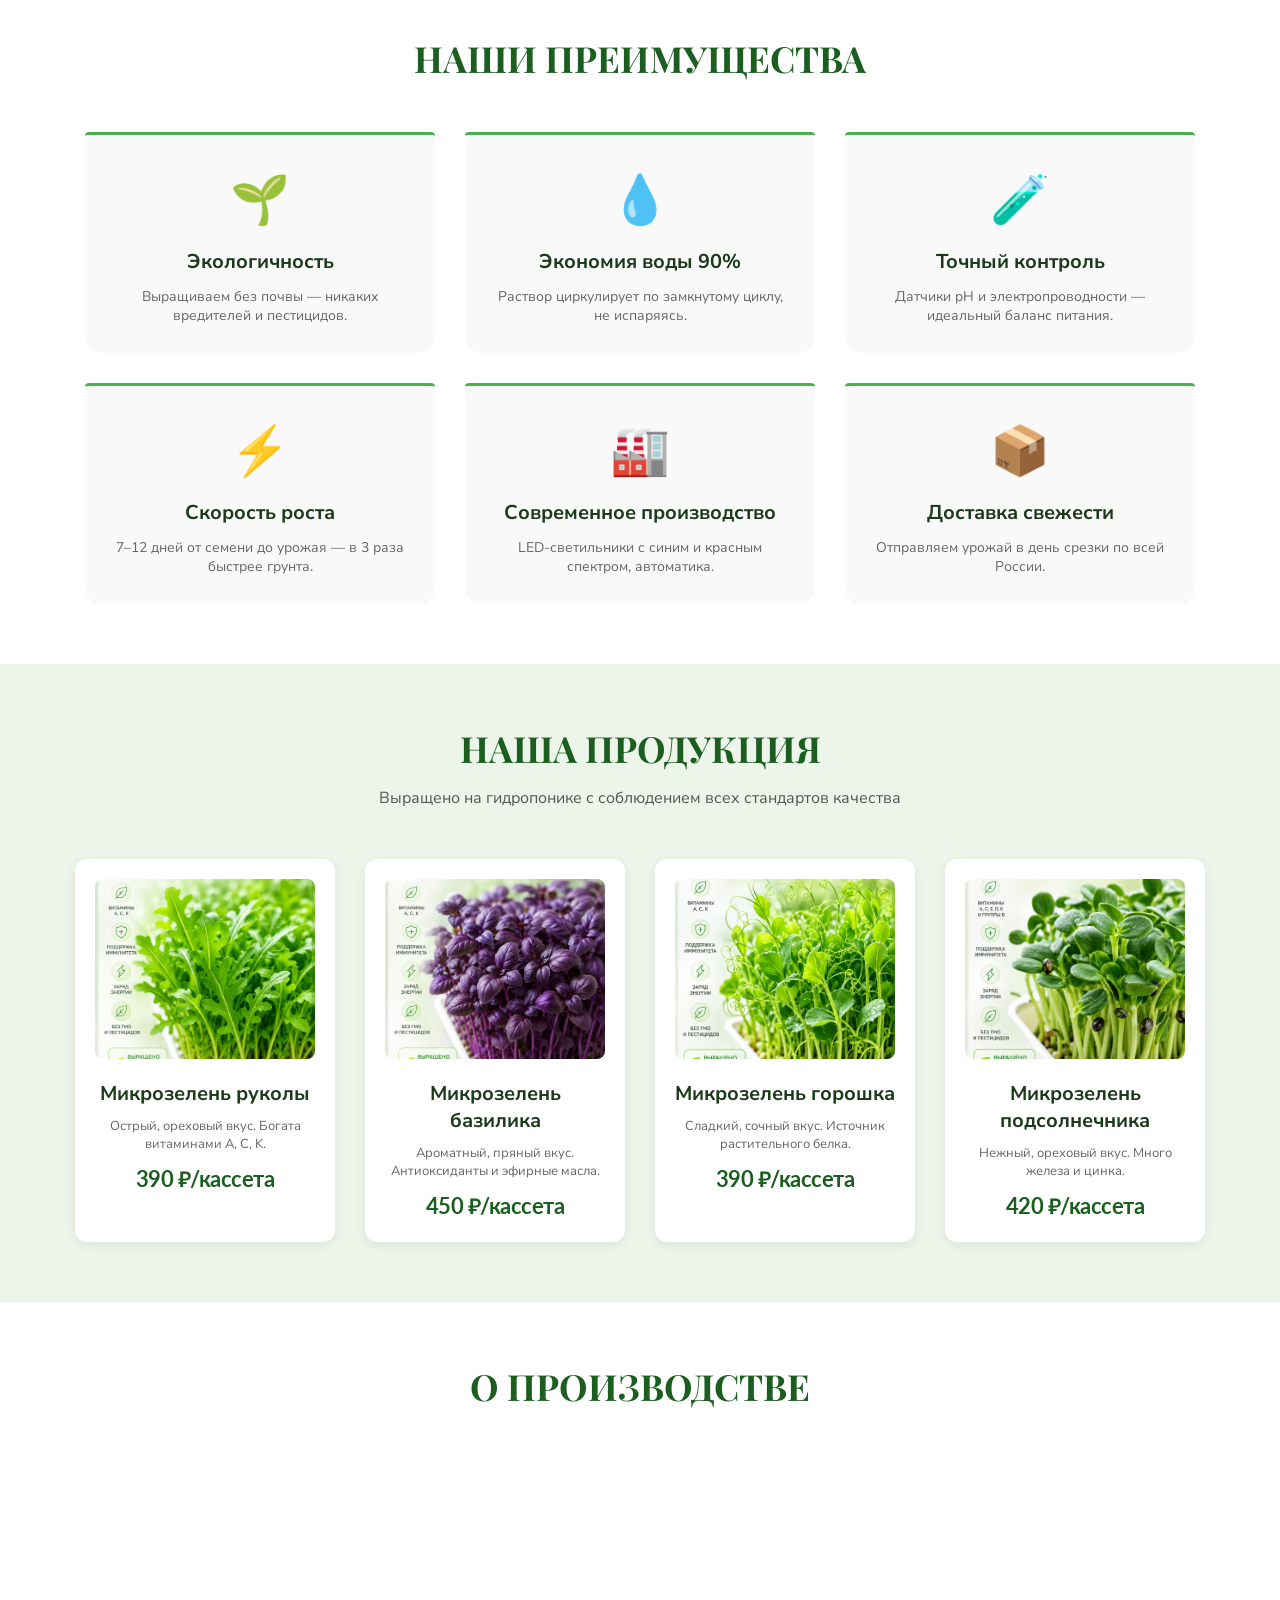
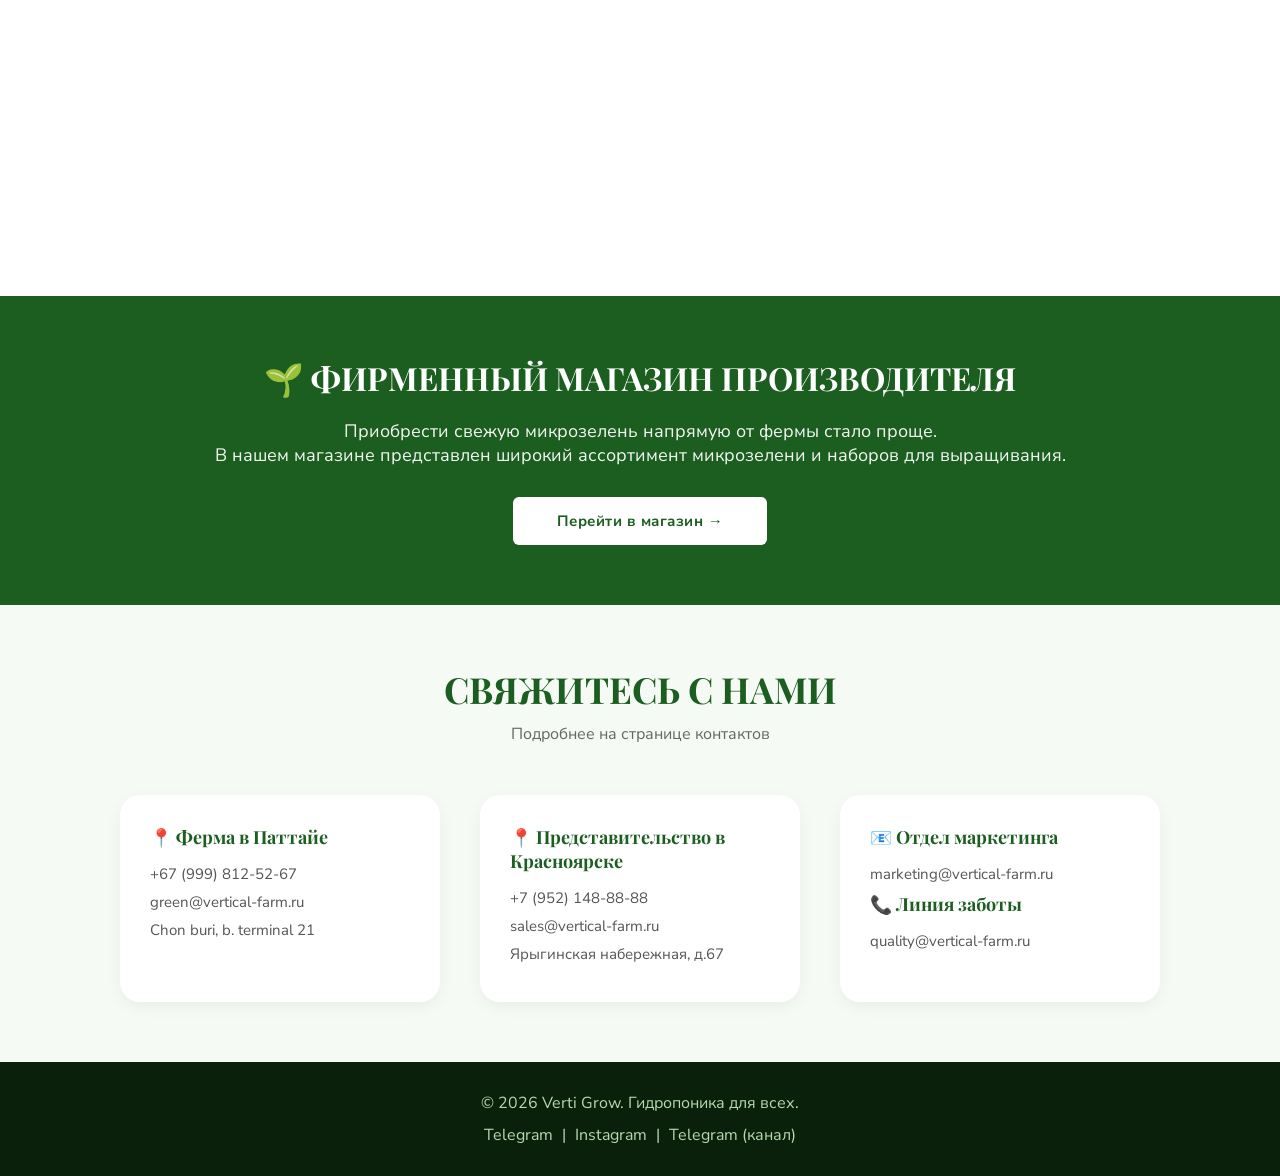
==== commit 7171d0ea: "Add files via upload" ====
--- a/hydrofarm2/index.html
+++ b/hydrofarm2/index.html
@@ -24,7 +24,7 @@
         <div id="logo">
             <a href="index.html">
                 <img src="images/logo.png" alt="Логотип">
-                <span>Verti<br>grow</span>
+                <span>Verti<br>Grow</span>
             </a>
         </div>
         <div id="nav">
--- a/hydrofarm2/style.css
+++ b/hydrofarm2/style.css
@@ -880,7 +880,139 @@
     background: rgba(0, 255, 136, 0.15);
     letter-spacing: 0.5px;
 }
-/* ========== ШРИФТ ДЛЯ ЛОГОТИПА ========== */
+/* ========== БЛОК "РАБОТНИКИ И ДОЛЖНОСТИ" ========== */
+#teamSection {
+    padding: 80px 0;
+    background: linear-gradient(180deg, #f5faf4 0%, #ffffff 100%);
+}
+
+#teamContainer {
+    width: 1000px;
+    margin: 0 auto;
+    text-align: center;
+}
+
+#teamContainer h2 {
+    font-family: 'Playfair Display', Georgia, serif;
+    font-size: 36px;
+    color: #1b5e20;
+    margin-bottom: 12px;
+}
+
+#teamContainer > p {
+    font-size: 17px;
+    color: #666;
+    margin-bottom: 60px;
+}
+
+#teamGrid {
+    display: flex;
+    justify-content: center;
+    flex-wrap: wrap;
+    gap: 40px;
+}
+
+.teamCard {
+    background: white;
+    width: 320px;
+    border-radius: 24px;
+    overflow: hidden;
+    box-shadow: 0 8px 30px rgba(27, 94, 32, 0.1);
+    transition: transform 0.35s ease, box-shadow 0.35s ease;
+    text-align: center;
+}
+
+.teamCard:hover {
+    transform: translateY(-8px);
+    box-shadow: 0 20px 45px rgba(27, 94, 32, 0.18);
+}
+
+.teamPhotoWrap {
+    position: relative;
+    width: 100%;
+    height: 300px;
+    overflow: hidden;
+}
+
+.teamPhotoWrap img {
+    width: 100%;
+    height: 100%;
+    object-fit: cover;
+    object-position: top center;
+    transition: transform 0.5s ease;
+}
+
+.teamCard:hover .teamPhotoWrap img {
+    transform: scale(1.05);
+}
+
+.teamPhotoOverlay {
+    position: absolute;
+    bottom: 0;
+    left: 0;
+    width: 100%;
+    height: 60px;
+    background: linear-gradient(to top, white, transparent);
+}
+
+.teamInfo {
+    padding: 20px 25px 30px;
+}
+
+.teamRole {
+    display: inline-block;
+    background: #e8f5e9;
+    color: #1b5e20;
+    font-size: 12px;
+    font-weight: 700;
+    letter-spacing: 2px;
+    text-transform: uppercase;
+    padding: 5px 16px;
+    border-radius: 20px;
+    margin-bottom: 12px;
+    border: 1px solid #c8e6c9;
+}
+
+.teamInfo h3 {
+    font-family: 'Playfair Display', Georgia, serif;
+    font-size: 22px;
+    color: #1b5e20;
+    margin-bottom: 10px;
+}
+
+.teamInfo p {
+    font-size: 14px;
+    color: #666;
+    line-height: 1.55;
+}
+
+/* Адаптация */
+@media (max-width: 1024px) {
+    #teamContainer {
+        width: 95%;
+        padding-left: 15px;
+        padding-right: 15px;
+    }
+}
+
+@media (max-width: 768px) {
+    #teamSection {
+        padding: 50px 0;
+    }
+    #teamContainer h2 {
+        font-size: 28px;
+    }
+    #teamContainer > p {
+        font-size: 14px;
+        margin-bottom: 35px;
+    }
+    .teamCard {
+        width: 90%;
+        max-width: 320px;
+    }
+}
+
+
 #logo span {
     font-family: 'Playfair Display', Georgia, serif;
     font-size: 22px;
